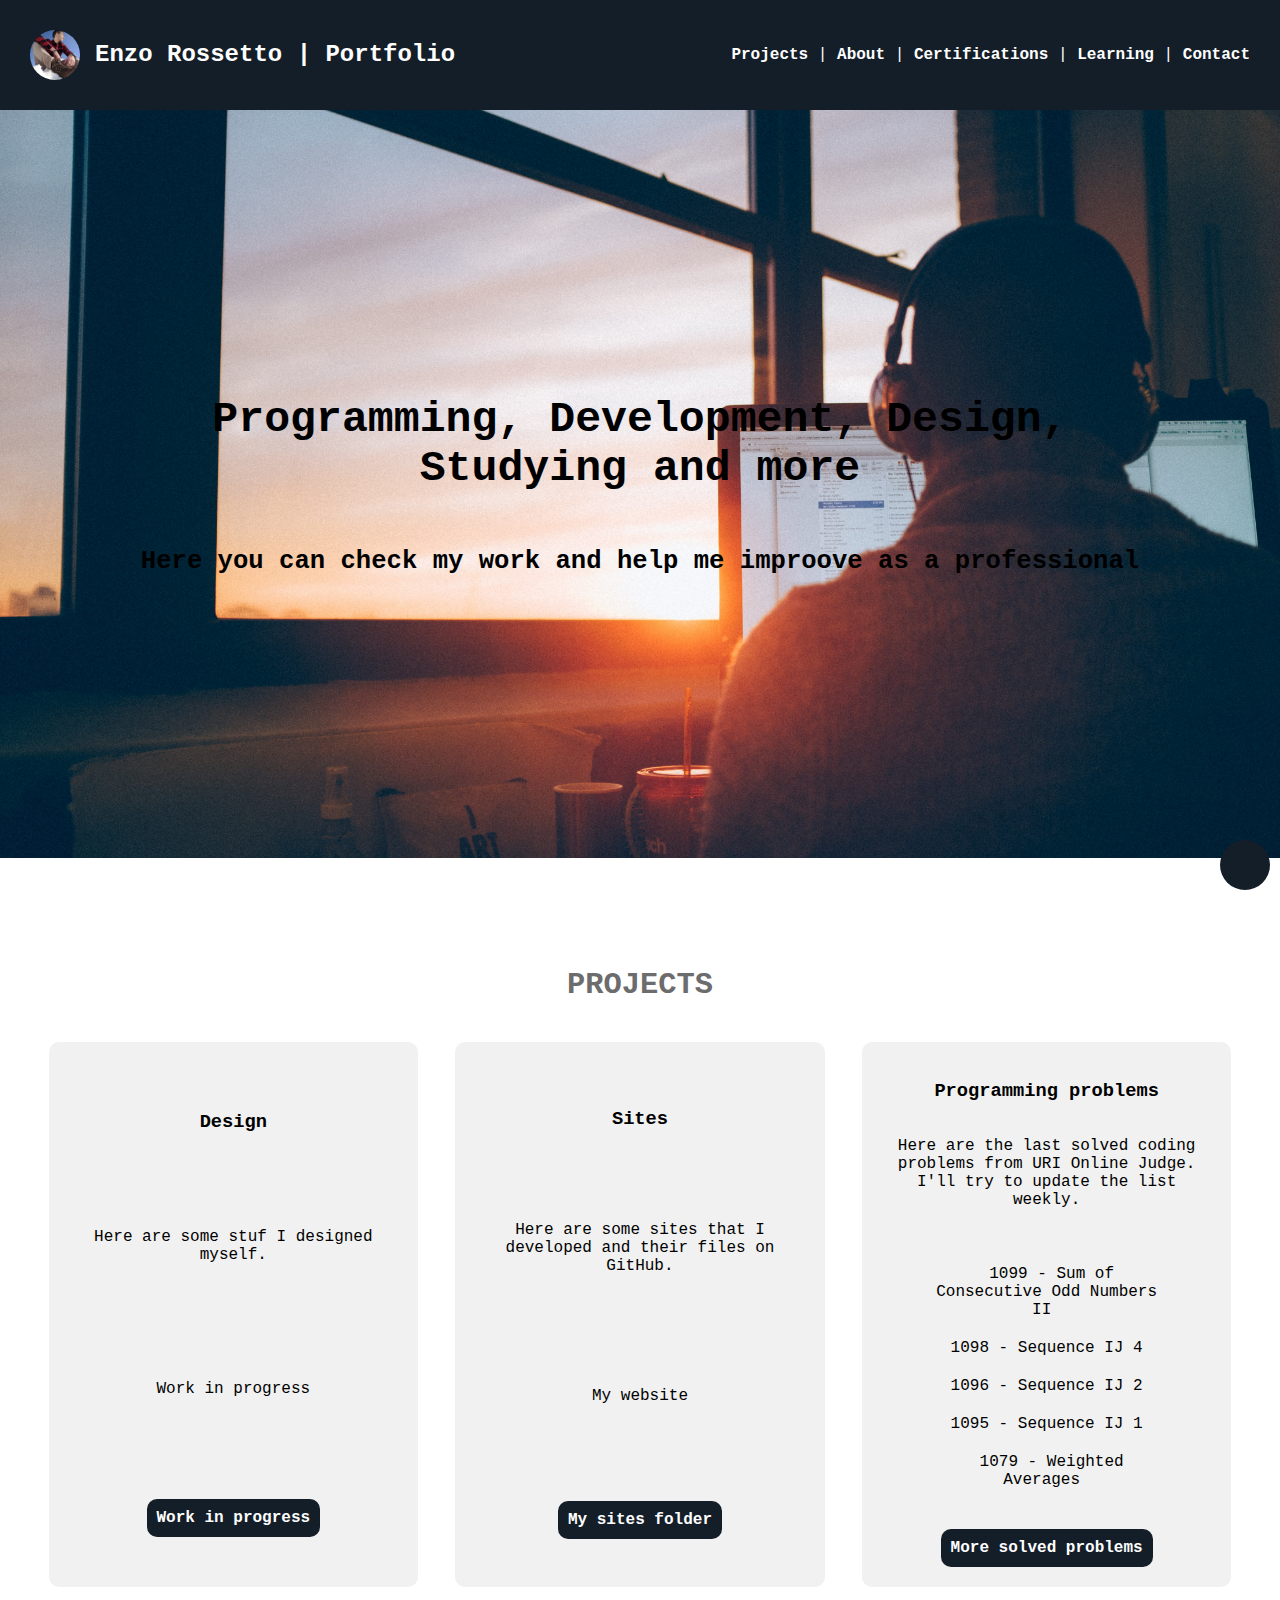
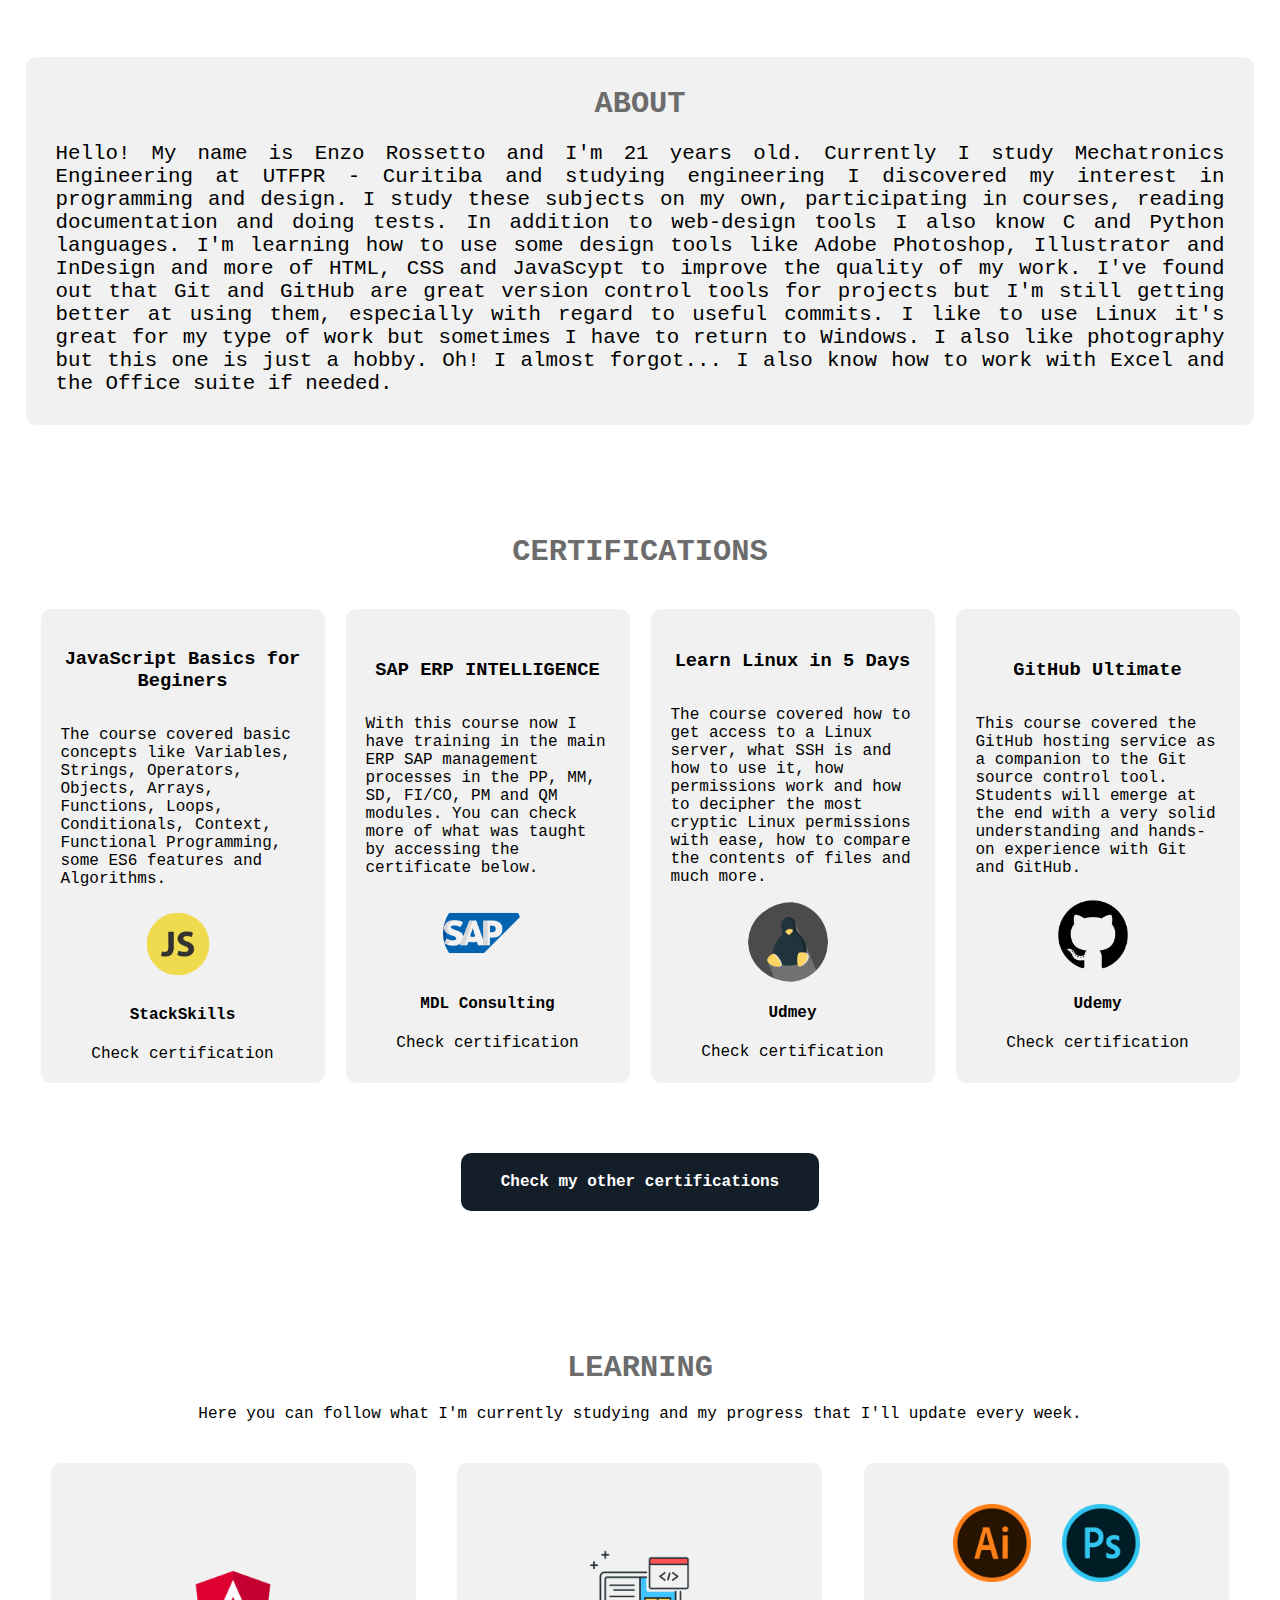
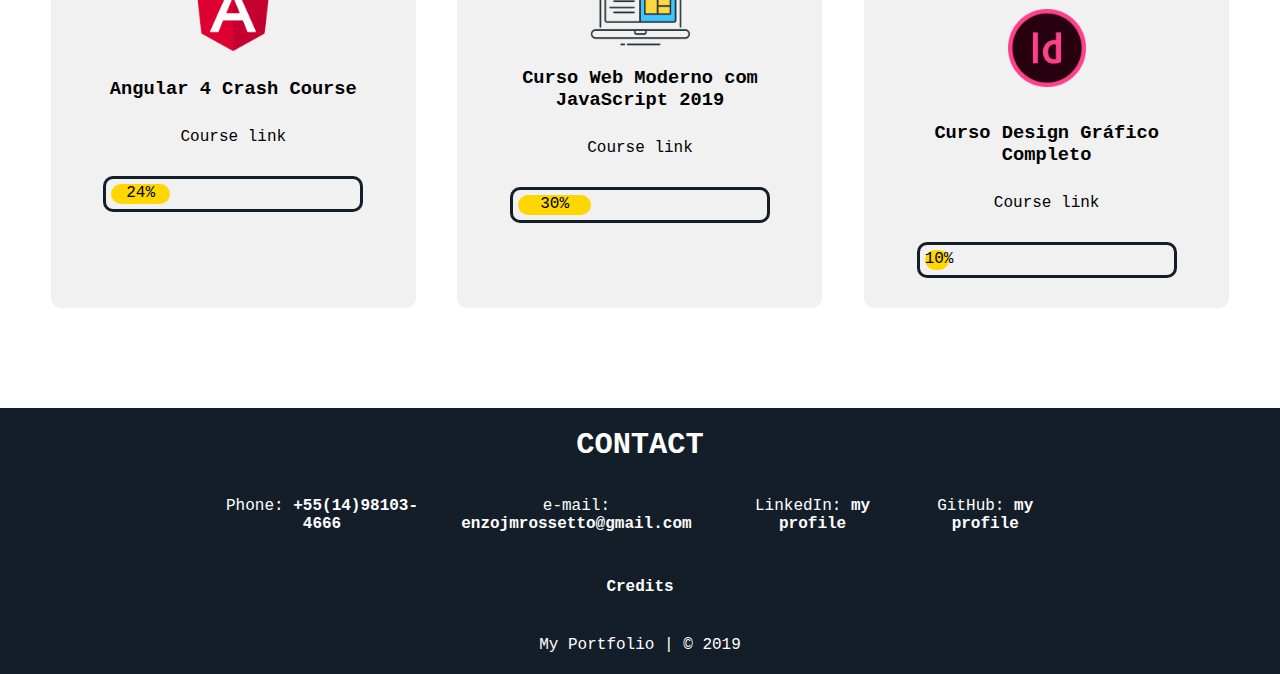
==== my-website/index.html @ 3c754e9a "Created a button that scrolls to top of page and added it's styles" ====
<!DOCTYPE html>
<html lang="en">

<head>
    <meta charset="UTF-8">
    <meta name="viewport" content="width=device-width, initial-scale=1.0">
    <meta http-equiv="X-UA-Compatible" content="ie=edge">

    <title>Enzo Rossetto | Portfolio</title>

    <link rel="stylesheet" type="text/css" href="css/styles.css">
    <link rel="stylesheet" href="https://use.fontawesome.com/releases/v5.7.2/css/all.css" integrity="sha384-fnmOCqbTlWIlj8LyTjo7mOUStjsKC4pOpQbqyi7RrhN7udi9RwhKkMHpvLbHG9Sr"
        crossorigin="anonymous">

    <script src="javascript/script.js"></script>

    <link rel="apple-touch-icon" sizes="180x180" href="favicon/apple-touch-icon.png">
    <link rel="icon" type="image/png" sizes="32x32" href="favicon/favicon-32x32.png">
    <link rel="icon" type="image/png" sizes="16x16" href="favicon/favicon-16x16.png">
    <link rel="manifest" href="favicon/site.webmanifest">
</head>

<body>
    <header>
        <h2><img src="images/profile.jpg" alt="Profile pic">Enzo Rossetto | Portfolio</h2>

        <nav>
            <ul class="unlisted">
                <li class="list-item"><a href="#projects" class="link-type-1">Projects</a></li>
                <li class="separator">|</li>
                <li class="list-item"><a href="#about" class="link-type-1">About</a></li>
                <li class="separator">|</li>
                <li class="list-item"><a href="#certifications" class="link-type-1">Certifications</a></li>
                <li class="separator">|</li>
                <li class="list-item"><a href="#learning" class="link-type-1">Learning</a></li>
                <li class="separator">|</li>
                <!-- <li class="list-item"><a href="#support" class="link-type-1">Support</a></li>
                <li class="separator">|</li> -->
                <li class="list-item"><a href="#contact" class="link-type-1">Contact</a></li>
            </ul>
        </nav>

        <button class="collapsible">˅</button>

    </header>

    <main>
        <section id="hero">
            <h1>Programming, Development, Design, Studying and more</h1>
            <p>Here you can check my work and help me improove as a professional</p>
        </section>

        <section id="projects">
            <h2 class="section-title">Projects</h2>

            <div class="container">
                <div class="project card">
                    <h3>Design</h3>
                    <p>Here are some stuf I designed myself.</p>
                    <ul class="unlisted">
                        <li class="list-item"><a href="#projects" class="link-type-2">Work in progress</a></li>
                    </ul>
                    <div class="link-background"><a href="#projects" class="link-type-1">Work in progress</a></div>
                </div>

                <div class="project card">
                    <h3>Sites</h3>
                    <p>Here are some sites that I developed and their files on GitHub.</p>
                    <ul class="unlisted">
                        <li class="list-item"><a href="https://github.com/enzorossetto/websites/tree/master/my-website"
                                target="_blank" class="link-type-2">My website</a></li>
                    </ul>
                    <div class="link-background"><a href="https://github.com/enzorossetto/websites" target="_blank"
                            class="link-type-1">My sites folder</a></div>
                </div>

                <div class="project card">
                    <h3>Programming problems</h3>
                    <p>
                        Here are the last solved coding problems from URI Online Judge. I'll try to update the list
                        weekly.
                    </p>
                    <ul class="unlisted">
                        <li class="list-item"><a href="https://www.urionlinejudge.com.br/judge/en/problems/view/1099"
                                class="link-type-2">1099 - Sum of Consecutive Odd Numbers II</a></li>
                        <li class="list-item"><a href="https://www.urionlinejudge.com.br/judge/en/problems/view/1098"
                                class="link-type-2">1098 - Sequence IJ 4</a></li>
                        <li class="list-item"><a href="https://www.urionlinejudge.com.br/judge/en/problems/view/1096"
                                class="link-type-2">1096 - Sequence IJ 2</a></li>
                        <li class="list-item"><a href="https://www.urionlinejudge.com.br/judge/en/problems/view/1095"
                                class="link-type-2">1095 - Sequence IJ 1</a></li>
                        <li class="list-item"><a href="https://www.urionlinejudge.com.br/judge/en/problems/view/1079"
                                class="link-type-2">1079 - Weighted Averages</a></li>
                    </ul>
                    <div class="link-background">
                        <a href="https://www.urionlinejudge.com.br/judge/en/profile/158945?sort=Ranks.updatetime&direction=desc"
                            target="_blank" class="link-type-1">More solved problems</a>
                    </div>
                </div>
            </div>
        </section>

        <section id="about">
            <h2 class="section-title">About</h2>
            <p>
                Hello! My name is Enzo Rossetto and I'm 21 years old. Currently I study Mechatronics
                Engineering at UTFPR - Curitiba and studying engineering I discovered my interest in
                programming and design. I study these subjects on my own, participating in courses,
                reading documentation and doing tests. In addition to web-design tools I also know C
                and Python languages. I'm learning how to use some design tools like Adobe Photoshop,
                Illustrator and InDesign and more of HTML, CSS and JavaScypt to improve the quality
                of my work. I've found out that Git and GitHub are great version control tools for
                projects but I'm still getting better at using them, especially with regard to useful
                commits. I like to use Linux it's great for my type of work but sometimes I have to
                return to Windows. I also like photography but this one is just a hobby. Oh! I almost
                forgot... I also know how to work with Excel and the Office suite if needed.
            </p>
        </section>

        <section id="certifications">
            <h2 class="section-title">Certifications</h2>

            <div class="container">
                <div class="certification card">
                    <h3 class="certification-title">JavaScript Basics for Beginers</h3>
                    <p class="certification-description">
                        The course covered basic concepts like Variables, Strings, Operators, Objects, Arrays,
                        Functions, Loops, Conditionals, Context, Functional Programming, some ES6 features and
                        Algorithms.
                    </p>
                    <img src="images/javascript.png" alt="JavaScript" class="icon">
                    <div>
                        <h4 class="certification-provider">StackSkills</h4>
                        <a href="https://drive.google.com/file/d/14gJ3RIyErhxOfF4eLvkiC_gjeU3wiGF5/view?usp=sharing"
                            class="link-type-1" target="_blank">Check certification</a>
                    </div>
                </div>

                <div class="certification card">
                    <h3 class="certification-title">SAP ERP INTELLIGENCE</h3>
                    <p class="certification-description">
                        With this course now I have training in the main ERP SAP management processes in the
                        PP, MM, SD, FI/CO, PM and QM modules. You can check more of what was taught by
                        accessing the certificate below.
                    </p>
                    <img src="images/sap.png" alt="SAP" class="icon">
                    <div>
                        <h4 class="certification-provider">MDL Consulting</h4>
                        <a href="https://drive.google.com/file/d/1qDqlto2UvUg8obk0Dv5ZfYE3o1Na1QFg/view?usp=sharing"
                            class="link-type-1" target="_blank">Check certification</a>
                    </div>
                </div>

                <div class="certification card">
                    <h3 class="certification-title">Learn Linux in 5 Days</h3>
                    <p class="certification-description">
                        The course covered how to get access to a Linux server, what SSH is and how to use it,
                        how permissions work and how to decipher the most cryptic Linux permissions with ease,
                        how to compare the contents of files and much more.
                    </p>
                    <img src="images/linux.png" alt="Linux" class="icon">
                    <div>
                        <h4 class="certification-provider">Udmey</h4>
                        <a href="https://drive.google.com/file/d/1BmRF375NJ_0gKINBTHp49JG4Pwdg3hnp/view?usp=sharing"
                            class="link-type-1" target="_blank">Check certification</a>
                    </div>
                </div>

                <div class="certification card">
                    <h3 class="certification-title">GitHub Ultimate</h3>
                    <p class="certification-description">
                        This course covered the GitHub hosting service as a companion to the Git source
                        control tool. Students will emerge at the end with a very solid understanding and
                        hands-on experience with Git and GitHub.
                    </p>
                    <img src="images/github.png" alt="GitHub" class="icon">
                    <div>
                        <h4 class="certification-provider">Udemy</h4>
                        <a href="https://drive.google.com/file/d/1x6GSoPmA8KkcZRUNZ7S3_Z8ngUoFYZ9m/view?usp=sharing"
                            class="link-type-1" target="_blank">Check certification</a>
                    </div>
                </div>
            </div>

            <div class="link-background"><a href="certifications.html" class="link-type-1">Check my other
                    certifications</a></div>
        </section>

        <section id="learning">
            <h2 class="section-title">Learning</h2>

            <p>
                Here you can follow what I'm currently studying and my progress that I'll update every
                week.
            </p>

            <div class="container">
                <div class="studying card">
                    <img src="images/angular.png" alt="Angular">
                    <h3>Angular 4 Crash Course</h3>
                    <a href="https://stackskills.com/p/angular-4-crash-course" class="link-type-2" target="_blank">
                        Course link</a>
                    <div class="progress">
                        <div class="progress-percentage" style="width: 24%">24%</div>
                    </div>
                </div>

                <!-- <div class="studying card">
                    <img src="images/coding.png" alt="Coding">
                    <h3>Curso Desenvolvimento Web</h3>
                    <a href="http://programadorbr.com/p/dev-frontend?ref=W8703696Y" class="link-type-2" target="_blank">
                        Course link</a>
                    <div class="progress">
                        <div class="progress-percentage" style="width: 79%">79%</div>
                    </div>
                </div> -->

                <div class="studying card">
                    <img src="images/web-dev.png" alt="Web Development">
                    <h3>Curso Web Moderno com JavaScript 2019</h3>
                    <a href="https://www.udemy.com/curso-web/" class="link-type-2" target="_blank">Course link</a>
                    <div class="progress">
                        <div class="progress-percentage" style="width: 30%">30%</div>
                    </div>
                </div>

                <div class="studying card">
                    <div>
                        <img src="images/illustrator.png" alt="Illustrator">
                        <img src="images/photoshop.png" alt="Photoshop">
                        <img src="images/indesign.png" alt="InDesign">
                    </div>
                    <h3>Curso Design Gráfico Completo</h3>
                    <a href="https://www.udemy.com/curso-design-grafico-completo/" class="link-type-2" target="_blank">
                        Course link</a>
                    <div class="progress">
                        <div class="progress-percentage" style="width: 10%">10%</div>
                    </div>
                </div>
            </div>
        </section>

        <!-- <section id="support">
            <h2 class="section-title">Support</h2>

            <p>
                You can help me study more and improve my work equipment by supporting me financially. The
                values start at 1$ and from this you get the right to charge me for the studies and I will
                expose how much I have received so that everyone can follow.
            </p>

            <div><a href="#support" class="link-type-1">Future Patreon</a></div>
        </section> -->
    </main>

    <footer>
        <section id="contact">
            <h2 class="section-title">Contact</h2>

            <ul class="unlisted">
                <li class="list-item">Phone: <a href="tel:+5514981034668" class="link-type-1">+55(14)98103-4666</a></li>
                <li class="list-item">e-mail: <a href="mailto:enzojmrossetto@gmail.com" class="link-type-1">enzojmrossetto@gmail.com</a></li>
                <li class="list-item">LinkedIn: <a href="https://www.linkedin.com/in/enzo-rossetto-7237b4129/" target="_blank"
                        class="link-type-1">my profile</a></li>
                <li class="list-item">GitHub: <a href="https://github.com/enzorossetto" target="_blank" class="link-type-1">
                        my profile</a></li>
            </ul>
        </section>

        <div><a href="credits.html" class="link-type-1">Credits</a></div>

        <span>My Portfolio | &copy; 2019</span>
    </footer>

    <a id="goTopButton" href="#"><i class="fas fa-chevron-up"></i></a>
</body>

</html>
---- my-website/css/styles.css ----
html {
    width: 100%;
    height: 100%;
    scroll-behavior: smooth;
}

body {
    width: 100%;
    margin: 0;
    color: #000000;
    font-family: Courier, "Courier New", Helvetica, sans-serif;
    font-size: 16px;
}

/* General styles */
.unlisted {
    margin: 0;
    padding: 0;
    text-align: center;
}

.list-item {
    text-decoration: none;
    list-style: none;
}

.link-type-1 {
    text-decoration: none;
    color: #ffffff;
    font-weight: bold;
}

.link-type-1:hover {
    text-decoration: underline;
    color: #ffd700;
    -webkit-transition: 0.2s ease-in-out;
    transition: 0.2s ease-in-out;
}

.link-type-2 {
    text-decoration: none;
    color: #000000;
    padding: 10px;
}

.link-type-2:hover {
    background-color: rgba(255, 215, 0, 0.6);
    text-decoration: underline;
    padding: 10px;
    border-radius: 10px;
    -webkit-transition: 0.3s ease-in-out;
    transition: 0.3s ease-in-out;
}

.link-background {
    display: inline-block;
    border-radius: 10px;
    background-color: #141e29;
    padding: 10px;
    margin: 0 auto;
}

section {
    margin-top: 80px;
    padding: 30px;
    text-align: center;
}

.section-title {
    font-size: 190%;
    color: #6c6c6c;
    text-transform: uppercase;
    margin-top: 0;
    margin-bottom: 20px;
}

.container {
    display: flex;
    flex-flow: row wrap;
    justify-content: space-around;
    margin: 40px 0;
}

.card {
    background-color: #f1f1f1;
    border-radius: 10px;
    padding: 20px;
    display: flex;
    align-content: center;
}

/*Header styles */
header {
    background-color: #141e29;
    color: #ffffff;
    display: flex;
    justify-content: space-between;
    flex-flow: row nowrap;
    align-items: center;
    padding: 10px 30px;
}

header img {
    width: 50px;
    border-radius: 50%;
    vertical-align: middle;
    margin-right: 15px;
}

nav ul {
    padding: 30px;
}

nav li {
    display: inline-block;
}

.collapsible {
    display: none;
}

/* Hero styles */
#hero {
    margin-top: 0;
    background-image: url("../images/background.jpg");
    background-position: center;
    background-repeat: no-repeat;
    background-size: cover;
    padding: 20% 10%;
    display: flex;
    flex-flow: column wrap;
    justify-content: center;
    align-items: center;
}

#hero h1 {
    font-size: 270%;
}

#hero p {
    font-size: 160%;
    font-weight: bold;
}

/* Projects styles */
.project {
    width: 27%;
    flex-flow: column wrap;
    justify-content: space-around;
}

.project ul {
    margin: 20px;
}

.project li {
    margin: 20px;
}

/* About styles */
#about {
    background-color: #f1f1f1;
    margin: 0 2%;
    border-radius: 10px;
}

#about p {
    font-size: 130%;
    text-align: justify;
    margin-bottom: 0;
}

/* Certifications styles */
.certification {
    width: 20%;
    flex-flow: row wrap;
    justify-content: center;
}

.certification-description {
    text-align: left;
}

.certification a {
    color: #000000;
    font-weight: lighter;
}

.icon {
    padding-right: 10px;
    width: 80px;
    max-height: 80px;
    border-radius: 50%;
    vertical-align: middle;
}

#certifications .link-background {
    margin-top: 30px;
    padding: 20px;
}

#certifications .link-background a {
    padding: 20px;
}

/* Learning styles */
.studying {
    width: 25%;
    flex-flow: column wrap;
    justify-content: center;
    align-items: center;
    padding: 30px;
    margin-bottom: 30px;
}

.studying img {
    width: 100px;
}

.progress {
    width: 80%;
    margin-top: 20px;
    padding: 5px;
    border: 3px solid #141e29;
    border-radius: 10px;
}

.progress-percentage {
    color: #000000;
    background-color: #ffd700;
    height: 20px;
    border-radius: 10px;
}

/* Support styles */

/* #support {
    margin-top: 0;
    margin-bottom: 30px;
}

#support p {
    padding: 30px;
    text-align: center;
}

#support div {
    display: inline-block;
}

#support a {
    color: #052d49;
    border: 5px solid #052d49;
    border-radius: 10px;
    padding: 10px;
    font-size: 110%;
    font-weight: bolder;
}

#support a:hover {
    background: #fa7664;
} */

/* Footer styles */
footer {
    width: 100%;
    color: #ffffff;
    background-color: #141e29;
    text-align: center;
    padding: 20px 0;
}

#contact {
    margin-top: 0;
    padding-top: 0;
}

#contact .section-title {
    color: #ffffff;
}

#contact .unlisted {
    padding: 15px 15%;
    display: flex;
    justify-content: space-around;
    flex-flow: row nowrap;
    align-items: center;
}

footer div {
    margin-bottom: 40px;
}

#goTopButton {
    position: fixed;
    width: 50px;
    height: 50px;
    border-radius: 50px;
    color: #ffd700;
    background-color: #141e29;
    bottom: 10px;
    right: 10px;
    text-decoration: none;
    text-align: center;
    line-height: 50px;
}

/*Mobile and tablets*/
@media screen and (max-width: 768px) {

    /* General styles */
    .link-type-1 {
        text-decoration: underline;
    }

    .link-type-2 {
        text-decoration: underline;
    }

    .link-type-2:hover {
        background-color: rgba(255, 215, 0, 0);
        color: #ffd700;
    }

    .card {
        width: 90%;
        margin-bottom: 20px;
    }

    /* Header styles */
    header {
        flex-flow: column wrap;
    }

    header h2 {
        font-size: 120%;
        text-align: center;
    }

    header img {
        display: block;
        width: 80px;
        margin: 0 auto 20px auto;
    }

    nav {
        max-height: 0;
        overflow: hidden;
        transition: 0.25s ease-out;
    }

    nav .unlisted .list-item {
        display: block;
        margin-bottom: 15px;
    }

    nav .unlisted .separator {
        display: none;
    }

    .collapsible {
        display: block;
        width: 100%;
        height: 30px;
        color: #ffffff;
        background-color: rgba(0, 0, 0, 0);
        font-weight: bolder;
        font-size: 160%;
        border: none;
    }

    /* Hero styles */
    #hero {
        margin-bottom: 0;
    }

    #hero h1 {
        font-size: 170%;
        margin-top: 0;
    }

    #hero p {
        font-size: 100%
    }

    /* About styles */
    #about {
        margin: 0 5%;
    }

    /* Certifications styles */
    #certifications .link-background {
        margin-top: 10px;
        padding: 16px 12px;
    }

    #certifications .link-background a {
        padding: 0;
    }

    /* Learning styles */
    .progress {
        width: 90%;
    }

    /* Support styles */
    #support p {
        text-align: justify;
    }

    /* Footer styles */
    #contact .unlisted {
        display: block;
    }

    #contact .unlisted li {
        margin-bottom: 20px;
    }
}
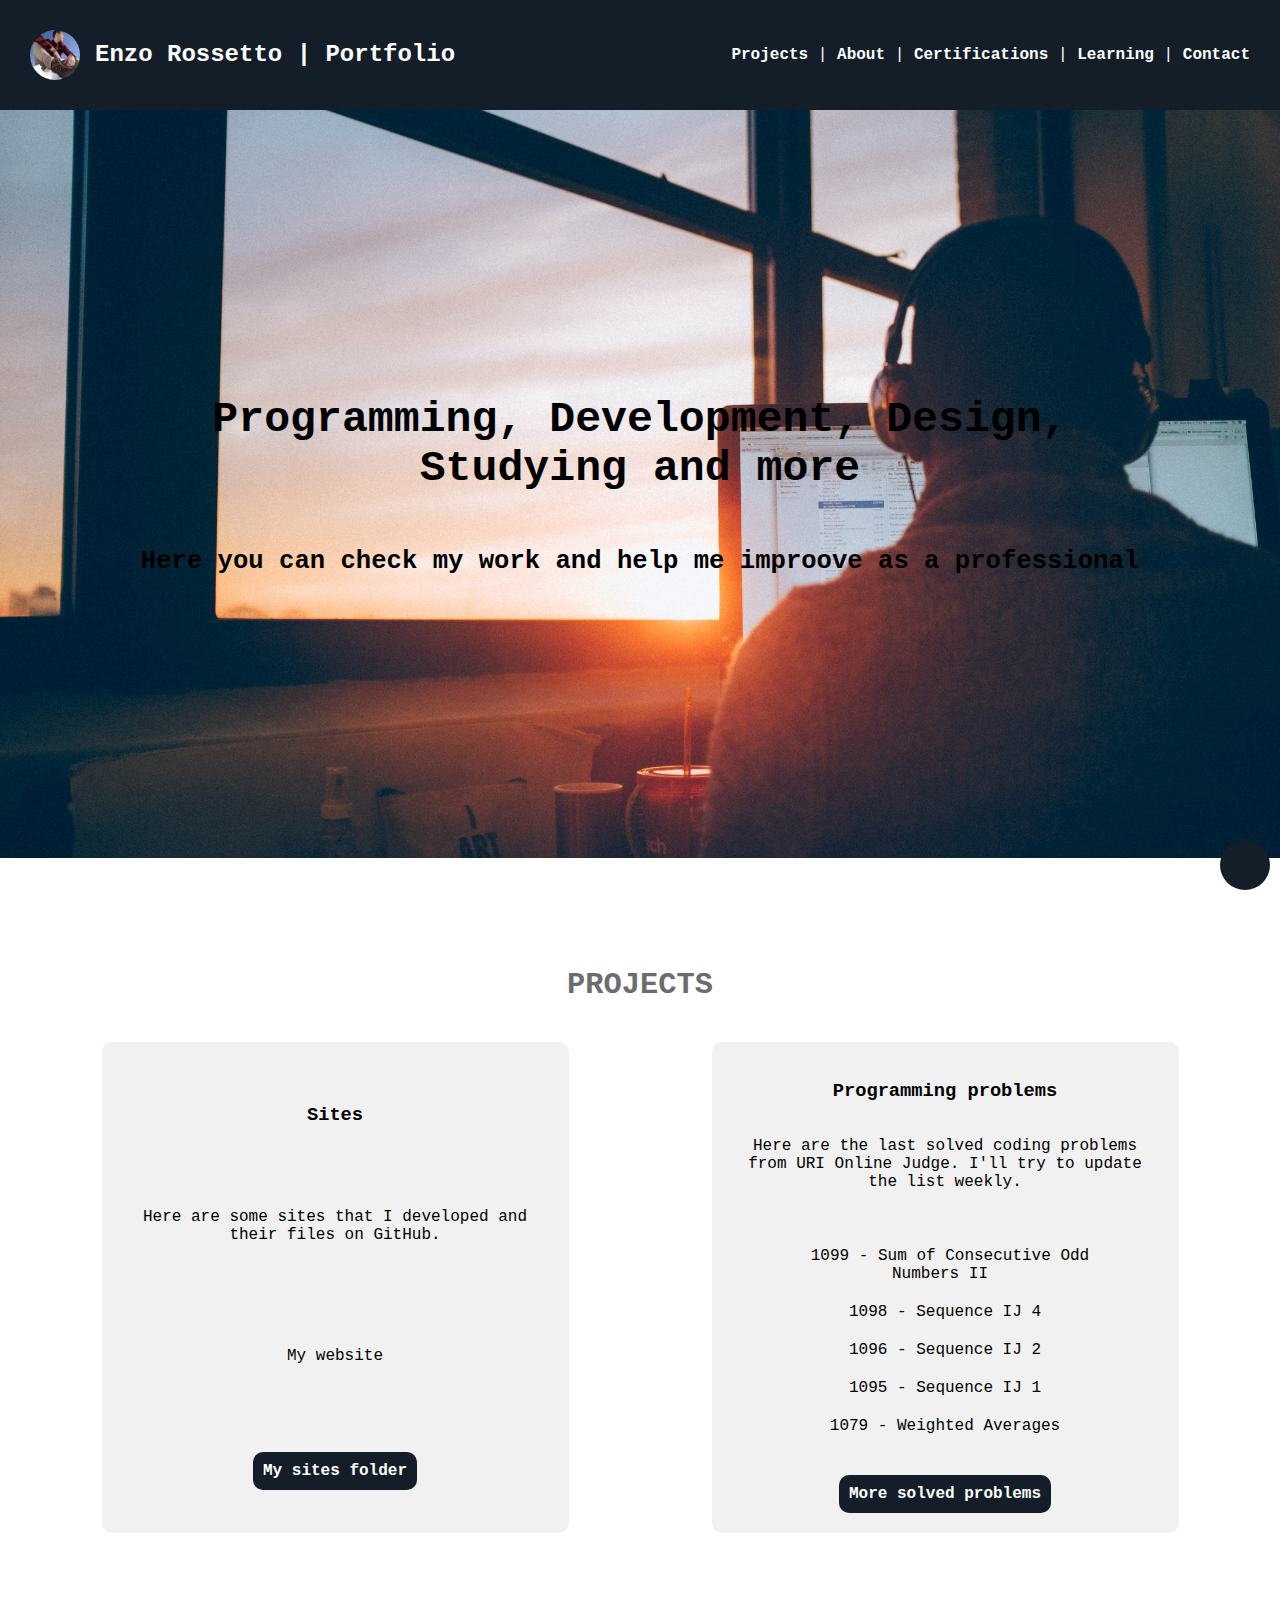
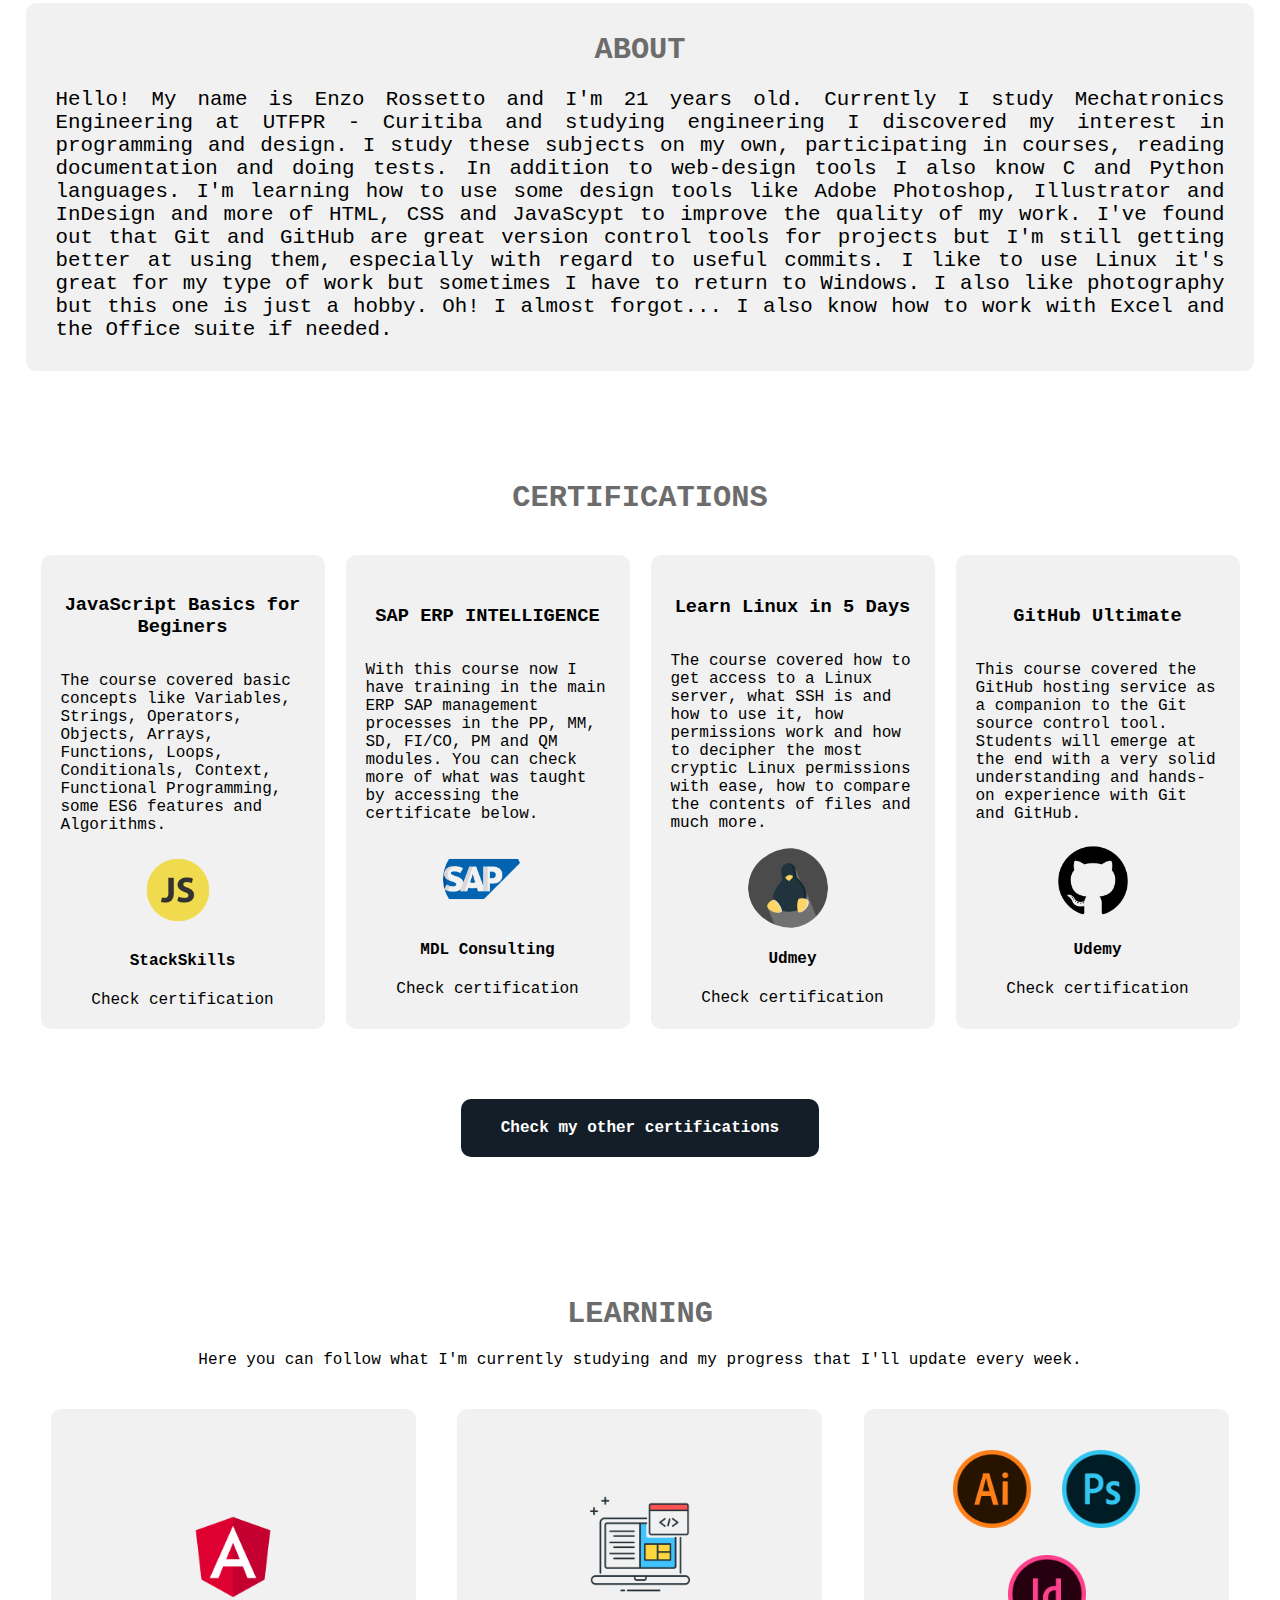
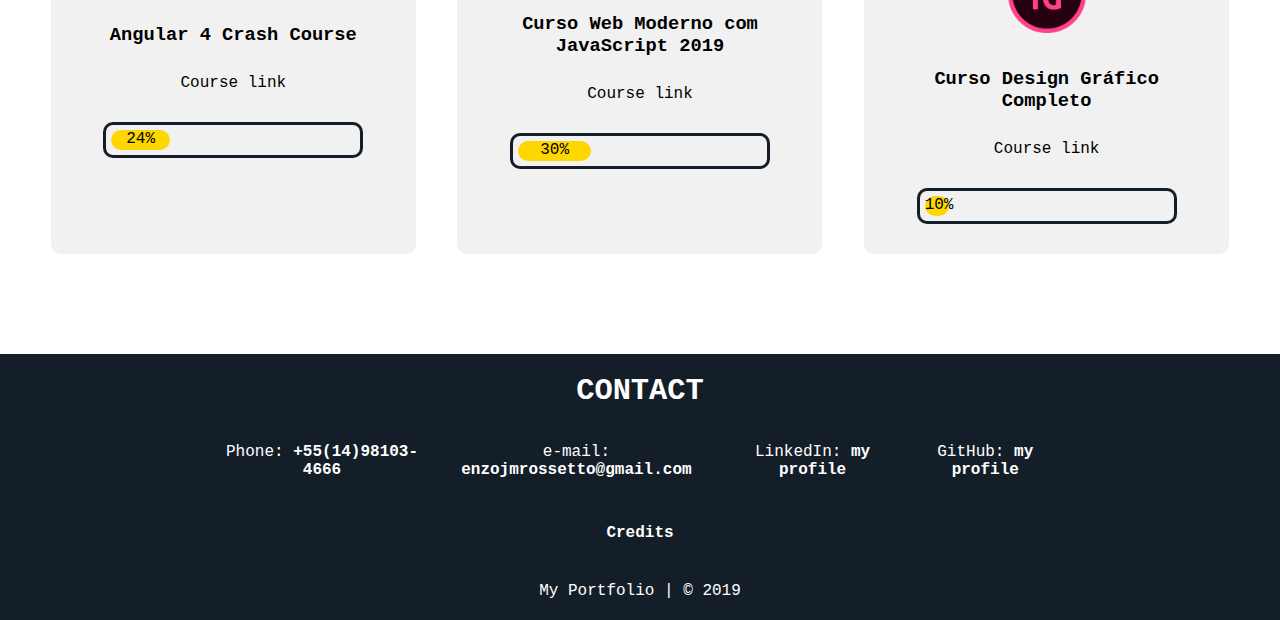
==== commit 14744b16: "Commented the Design card of Projects section, in the future I'll add it back. Changed the width of " ====
--- a/my-website/index.html
+++ b/my-website/index.html
@@ -54,14 +54,14 @@
             <h2 class="section-title">Projects</h2>
 
             <div class="container">
-                <div class="project card">
+                <!-- <div class="project card">
                     <h3>Design</h3>
                     <p>Here are some stuf I designed myself.</p>
                     <ul class="unlisted">
                         <li class="list-item"><a href="#projects" class="link-type-2">Work in progress</a></li>
                     </ul>
                     <div class="link-background"><a href="#projects" class="link-type-1">Work in progress</a></div>
-                </div>
+                </div> -->
 
                 <div class="project card">
                     <h3>Sites</h3>
--- a/my-website/css/styles.css
+++ b/my-website/css/styles.css
@@ -144,7 +144,7 @@
 
 /* Projects styles */
 .project {
-    width: 27%;
+    width: 35%;
     flex-flow: column wrap;
     justify-content: space-around;
 }
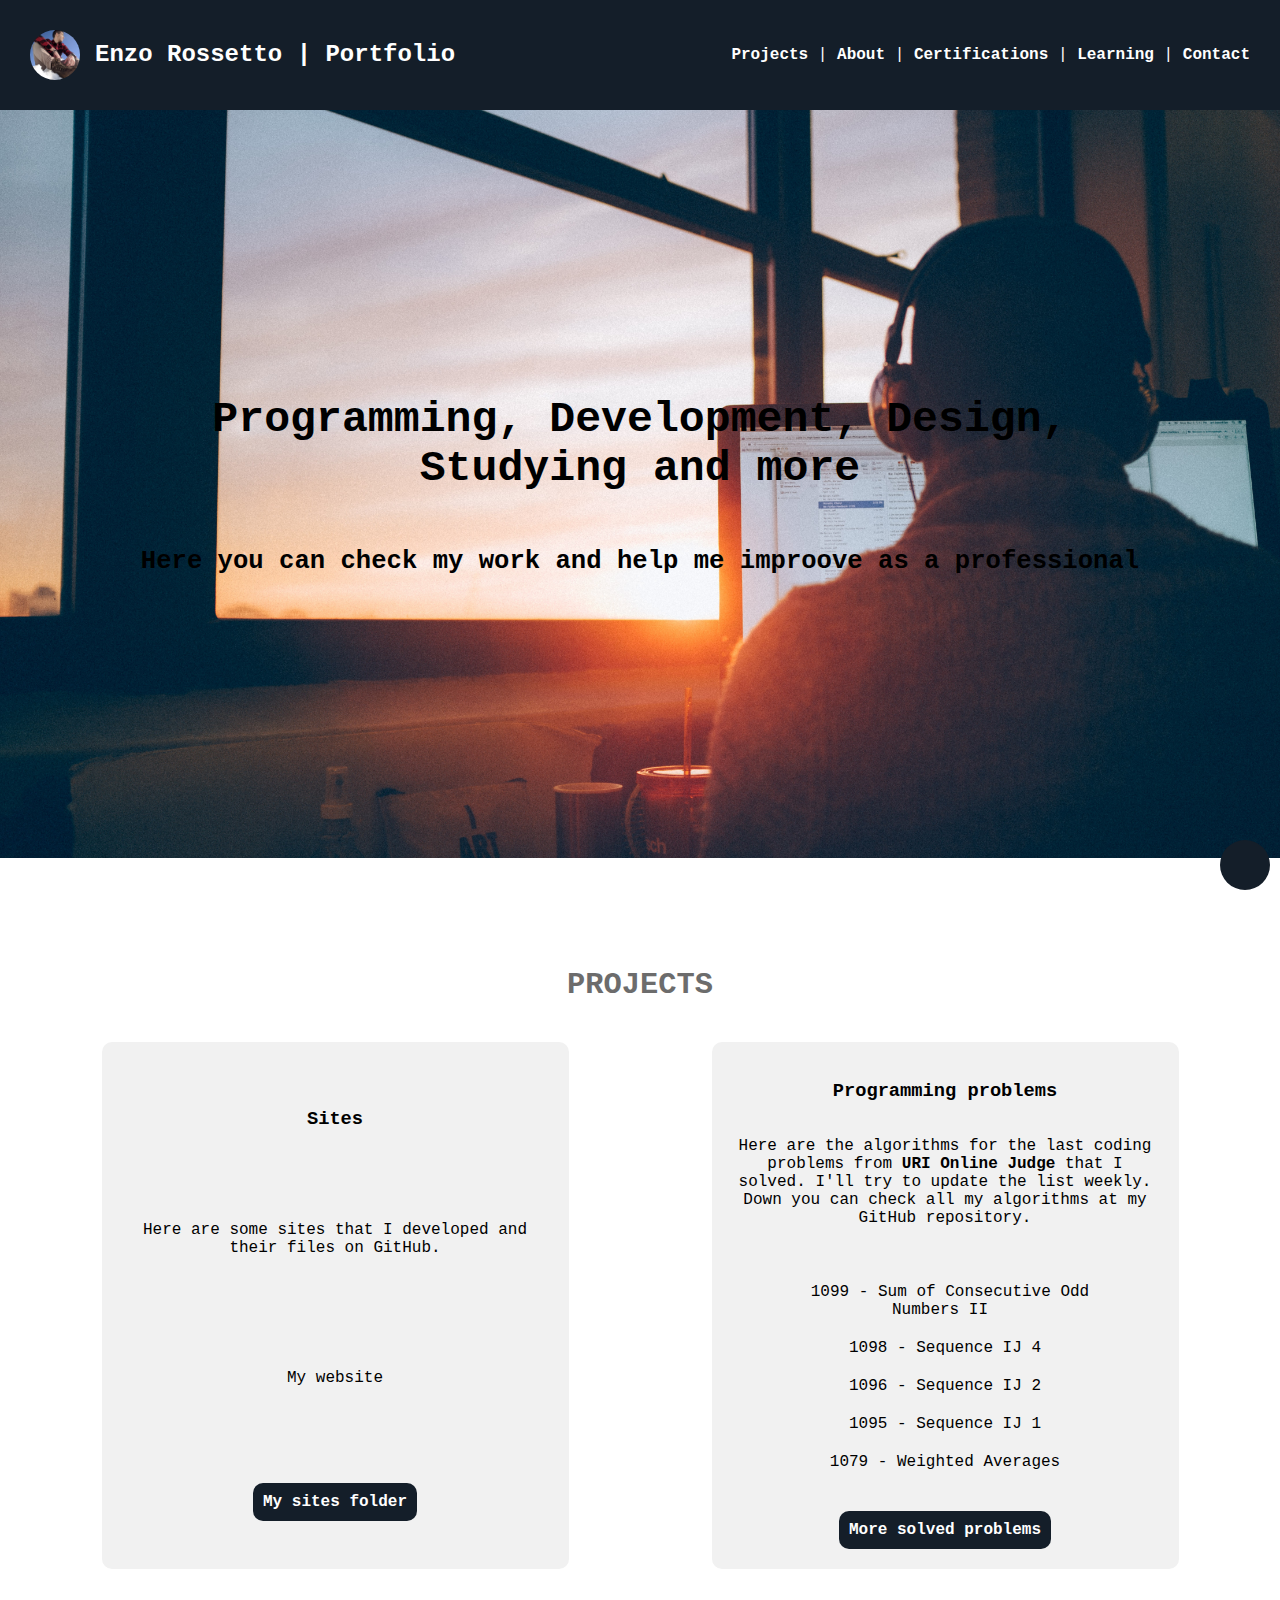
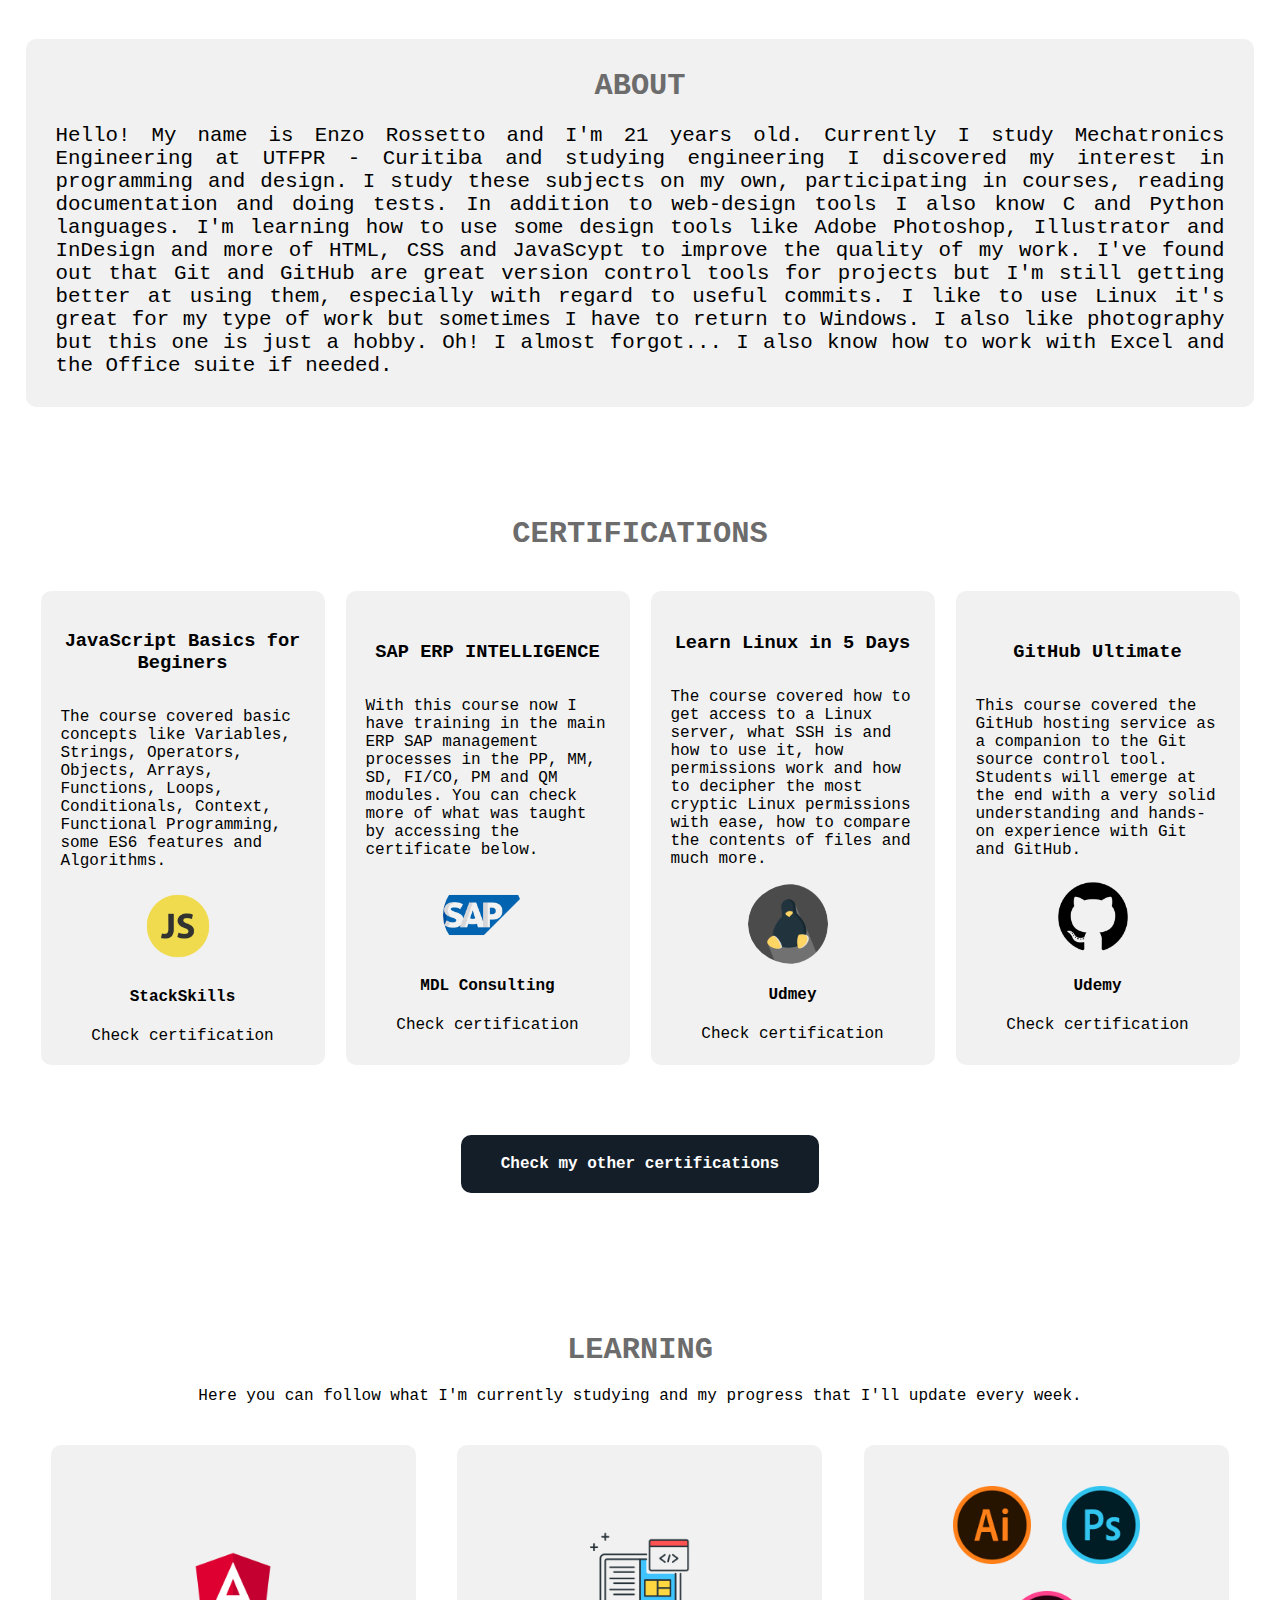
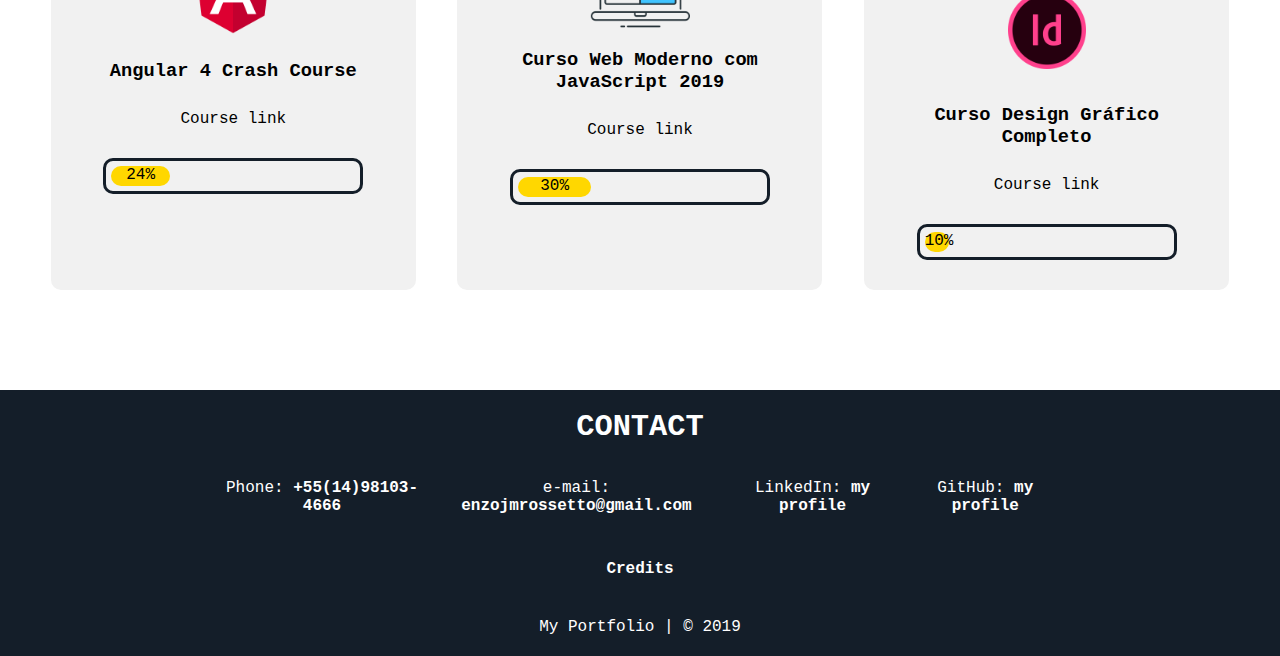
==== commit 28463e66: "Changed the links from 'Programming problems' from Projects section to my GitHub repo so people can " ====
--- a/my-website/index.html
+++ b/my-website/index.html
@@ -5,6 +5,7 @@
     <meta charset="UTF-8">
     <meta name="viewport" content="width=device-width, initial-scale=1.0">
     <meta http-equiv="X-UA-Compatible" content="ie=edge">
+    <meta name="theme-color" content="#141e29">
 
     <title>Enzo Rossetto | Portfolio</title>
 
@@ -77,24 +78,25 @@
                 <div class="project card">
                     <h3>Programming problems</h3>
                     <p>
-                        Here are the last solved coding problems from URI Online Judge. I'll try to update the list
-                        weekly.
+                        Here are the algorithms for the last coding problems from <a href="https://www.urionlinejudge.com.br/judge/en/profile/158945?sort=Ranks.updatetime&direction=desc"
+                            class="link-type-1">URI Online Judge</a> that I solved. I'll try to update the list weekly.
+                        Down you can check all my algorithms at my GitHub repository.
                     </p>
                     <ul class="unlisted">
-                        <li class="list-item"><a href="https://www.urionlinejudge.com.br/judge/en/problems/view/1099"
-                                class="link-type-2">1099 - Sum of Consecutive Odd Numbers II</a></li>
-                        <li class="list-item"><a href="https://www.urionlinejudge.com.br/judge/en/problems/view/1098"
-                                class="link-type-2">1098 - Sequence IJ 4</a></li>
-                        <li class="list-item"><a href="https://www.urionlinejudge.com.br/judge/en/problems/view/1096"
-                                class="link-type-2">1096 - Sequence IJ 2</a></li>
-                        <li class="list-item"><a href="https://www.urionlinejudge.com.br/judge/en/problems/view/1095"
-                                class="link-type-2">1095 - Sequence IJ 1</a></li>
-                        <li class="list-item"><a href="https://www.urionlinejudge.com.br/judge/en/problems/view/1079"
-                                class="link-type-2">1079 - Weighted Averages</a></li>
+                        <li class="list-item"><a href="https://github.com/enzorossetto/codes/blob/master/uri/javascript/1099.js"
+                                class="link-type-2" target="_blank">1099 - Sum of Consecutive Odd Numbers II</a></li>
+                        <li class="list-item"><a href="https://github.com/enzorossetto/codes/blob/master/uri/c/1098.c"
+                                class="link-type-2" target="_blank">1098 - Sequence IJ 4</a></li>
+                        <li class="list-item"><a href="https://github.com/enzorossetto/codes/blob/master/uri/c/1096.c"
+                                class="link-type-2" target="_blank">1096 - Sequence IJ 2</a></li>
+                        <li class="list-item"><a href="https://github.com/enzorossetto/codes/blob/master/uri/c/1095.c"
+                                class="link-type-2" target="_blank">1095 - Sequence IJ 1</a></li>
+                        <li class="list-item"><a href="https://github.com/enzorossetto/codes/blob/master/uri/c/1079.c"
+                                class="link-type-2" target="_blank">1079 - Weighted Averages</a></li>
                     </ul>
                     <div class="link-background">
-                        <a href="https://www.urionlinejudge.com.br/judge/en/profile/158945?sort=Ranks.updatetime&direction=desc"
-                            target="_blank" class="link-type-1">More solved problems</a>
+                        <a href="https://github.com/enzorossetto/codes/tree/master/uri" target="_blank" class="link-type-1">More
+                            solved problems</a>
                     </div>
                 </div>
             </div>
--- a/my-website/css/styles.css
+++ b/my-website/css/styles.css
@@ -149,6 +149,14 @@
     justify-content: space-around;
 }
 
+.project p .link-type-1 {
+    color: #000000;
+}
+
+.project p .link-type-1:hover {
+    color: #ffd700;
+}
+
 .project ul {
     margin: 20px;
 }
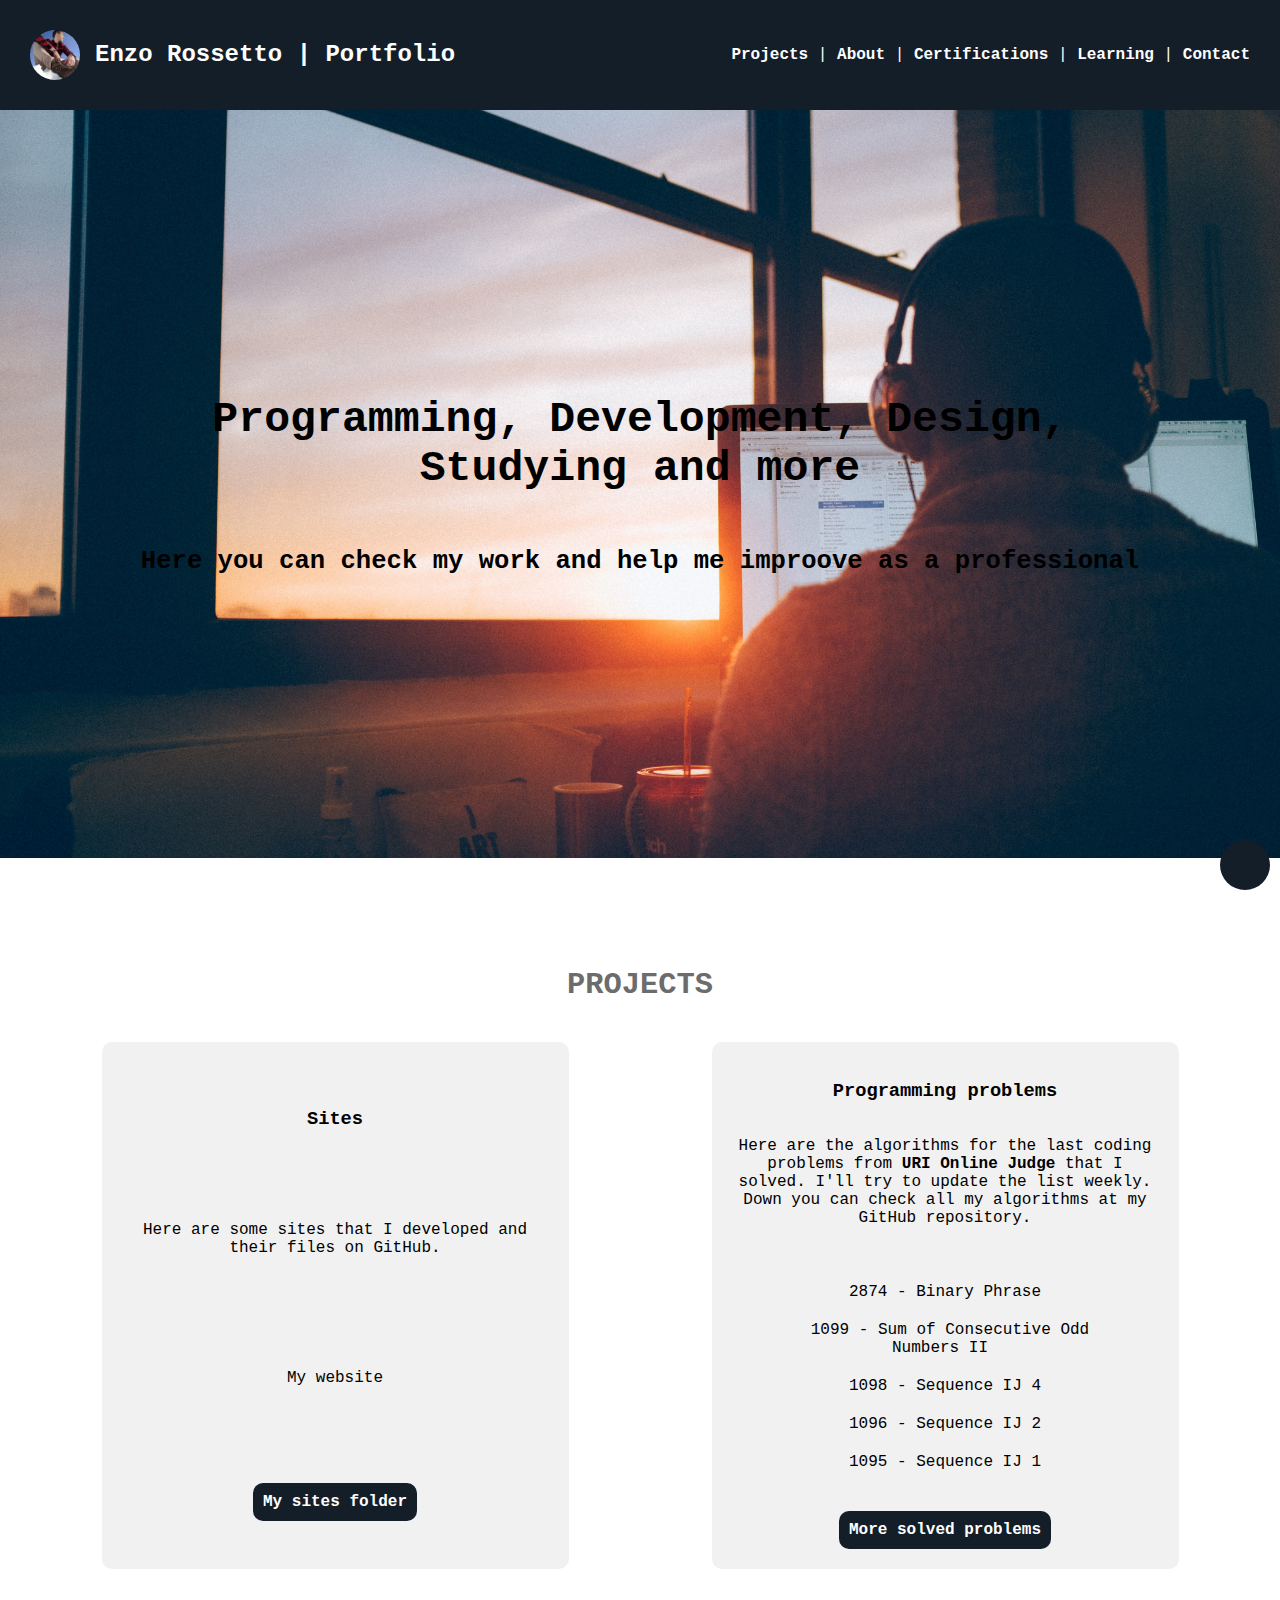
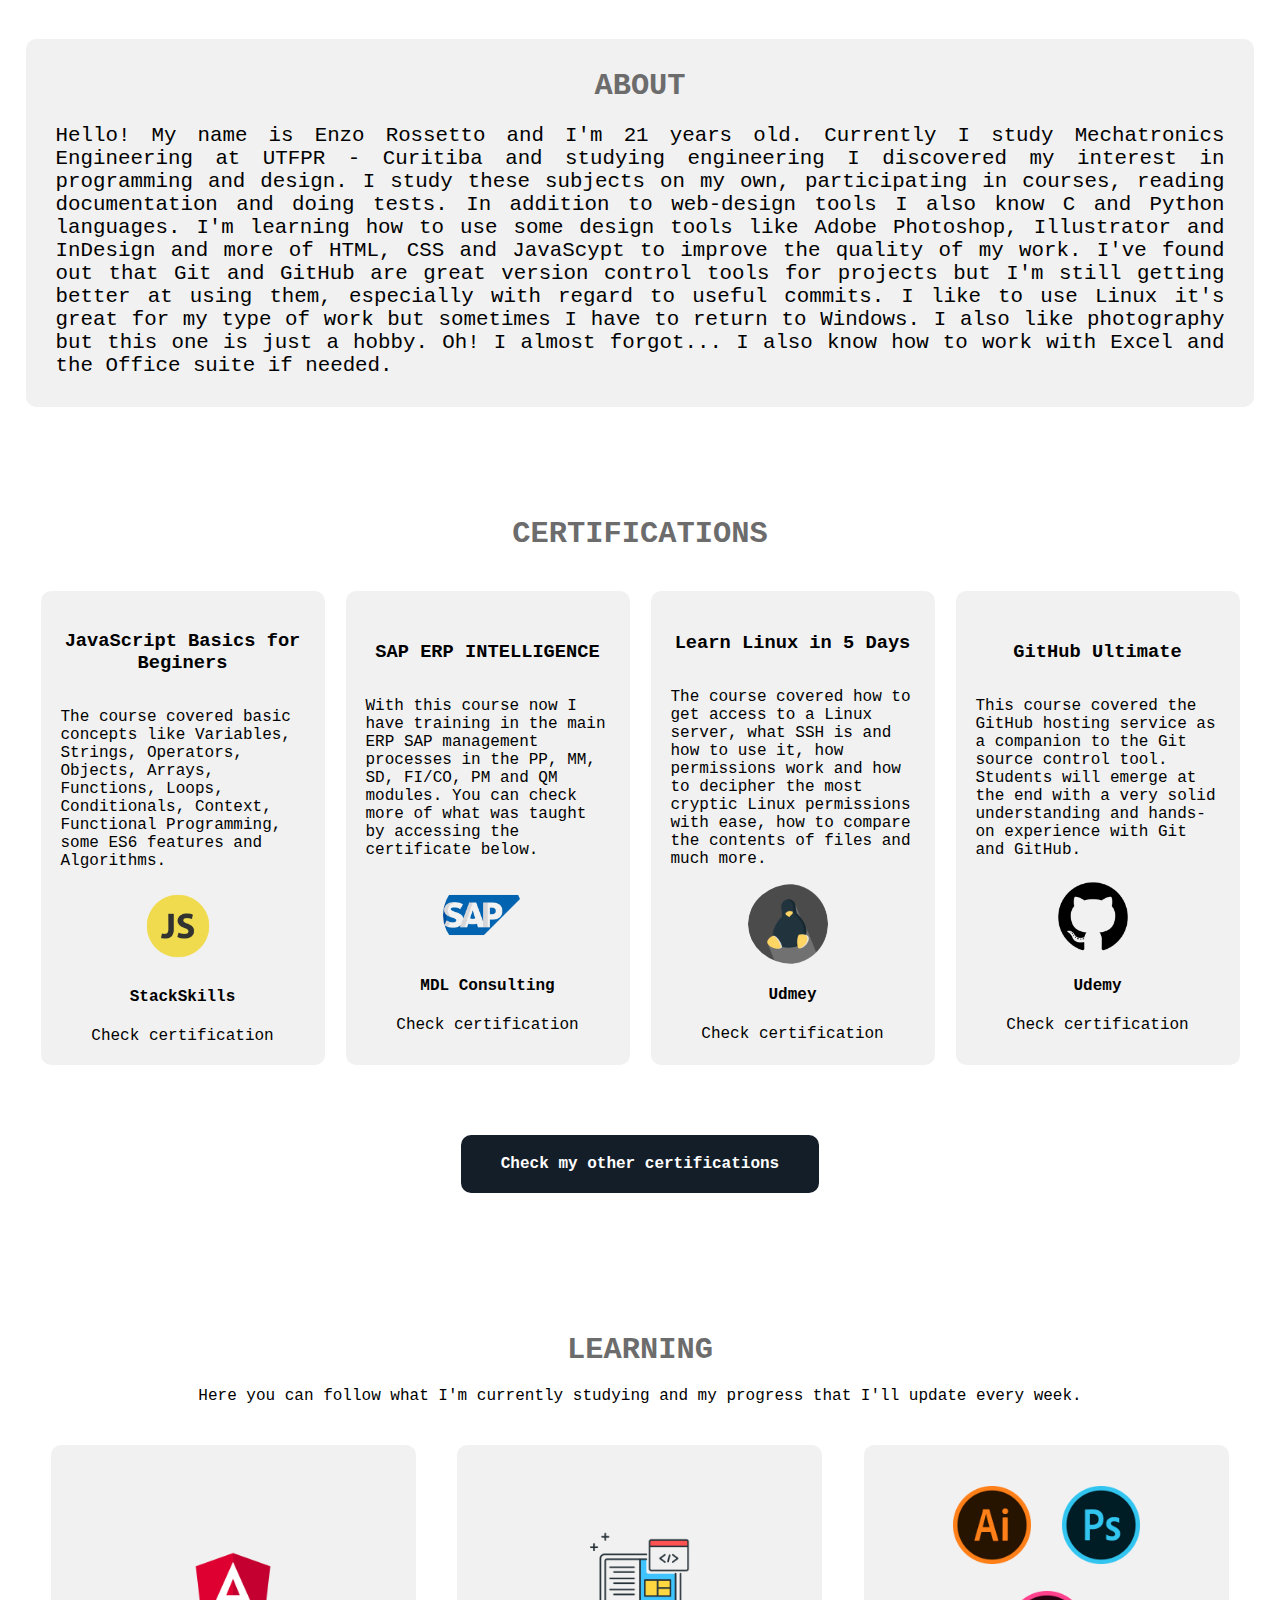
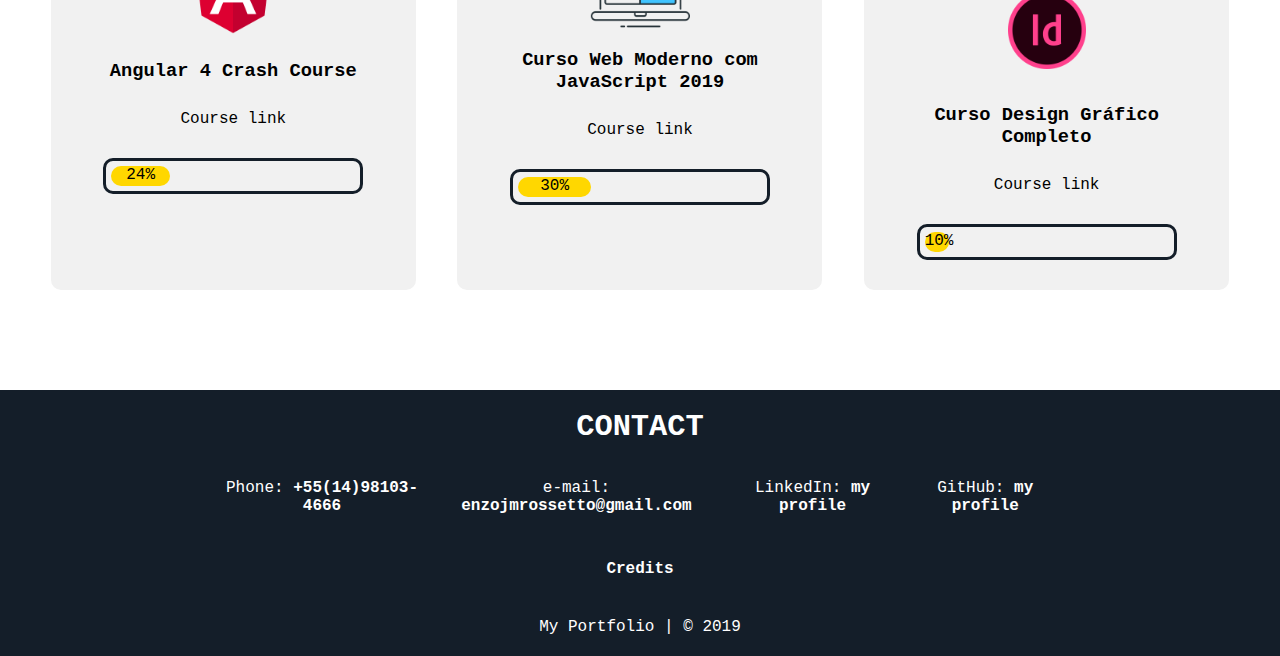
==== commit 6214c9aa: "Added new problem solved from URI." ====
--- a/my-website/index.html
+++ b/my-website/index.html
@@ -41,7 +41,7 @@
             </ul>
         </nav>
 
-        <button class="collapsible">˅</button>
+        <div class="collapsible"><i class="fas fa-angle-down"></i></div>
 
     </header>
 
@@ -83,6 +83,9 @@
                         Down you can check all my algorithms at my GitHub repository.
                     </p>
                     <ul class="unlisted">
+                        <!-- <li class="list-item"><a href="https://github.com/enzorossetto/codes/blob/master/uri/" class="link-type-2" target="_blank"></a></li> -->
+                        <li class="list-item"><a href="https://github.com/enzorossetto/codes/blob/master/uri/c/2874.c"
+                                class="link-type-2" target="_blank">2874 - Binary Phrase</a></li>
                         <li class="list-item"><a href="https://github.com/enzorossetto/codes/blob/master/uri/javascript/1099.js"
                                 class="link-type-2" target="_blank">1099 - Sum of Consecutive Odd Numbers II</a></li>
                         <li class="list-item"><a href="https://github.com/enzorossetto/codes/blob/master/uri/c/1098.c"
@@ -91,8 +94,6 @@
                                 class="link-type-2" target="_blank">1096 - Sequence IJ 2</a></li>
                         <li class="list-item"><a href="https://github.com/enzorossetto/codes/blob/master/uri/c/1095.c"
                                 class="link-type-2" target="_blank">1095 - Sequence IJ 1</a></li>
-                        <li class="list-item"><a href="https://github.com/enzorossetto/codes/blob/master/uri/c/1079.c"
-                                class="link-type-2" target="_blank">1079 - Weighted Averages</a></li>
                     </ul>
                     <div class="link-background">
                         <a href="https://github.com/enzorossetto/codes/tree/master/uri" target="_blank" class="link-type-1">More
@@ -274,7 +275,7 @@
         <span>My Portfolio | &copy; 2019</span>
     </footer>
 
-    <a id="goTopButton" href="#"><i class="fas fa-chevron-up"></i></a>
+    <a id="go-top" href="#"><i class="fas fa-chevron-up"></i></a>
 </body>
 
 </html>--- a/my-website/css/styles.css
+++ b/my-website/css/styles.css
@@ -299,7 +299,7 @@
     margin-bottom: 40px;
 }
 
-#goTopButton {
+#go-top {
     position: fixed;
     width: 50px;
     height: 50px;
@@ -368,8 +368,10 @@
 
     .collapsible {
         display: block;
+        text-align: center;
         width: 100%;
         height: 30px;
+        line-height: 30px;
         color: #ffffff;
         background-color: rgba(0, 0, 0, 0);
         font-weight: bolder;
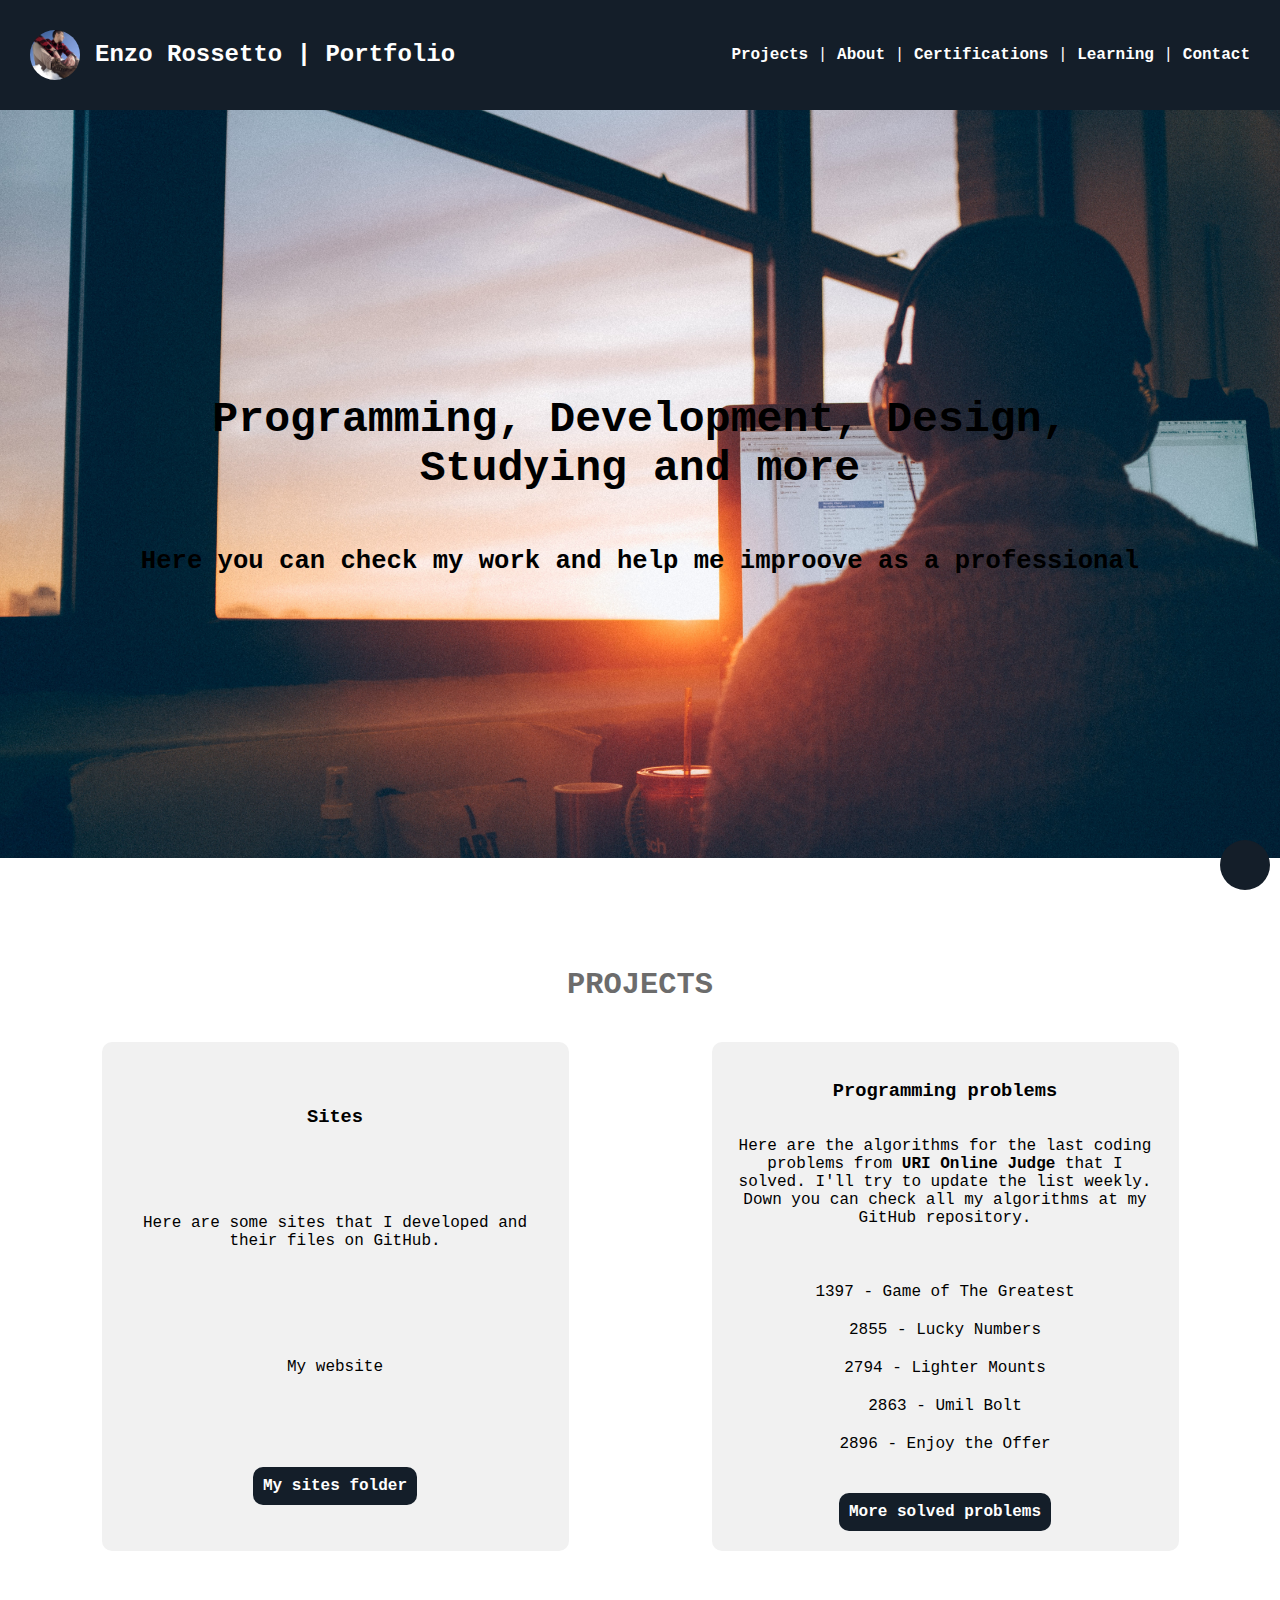
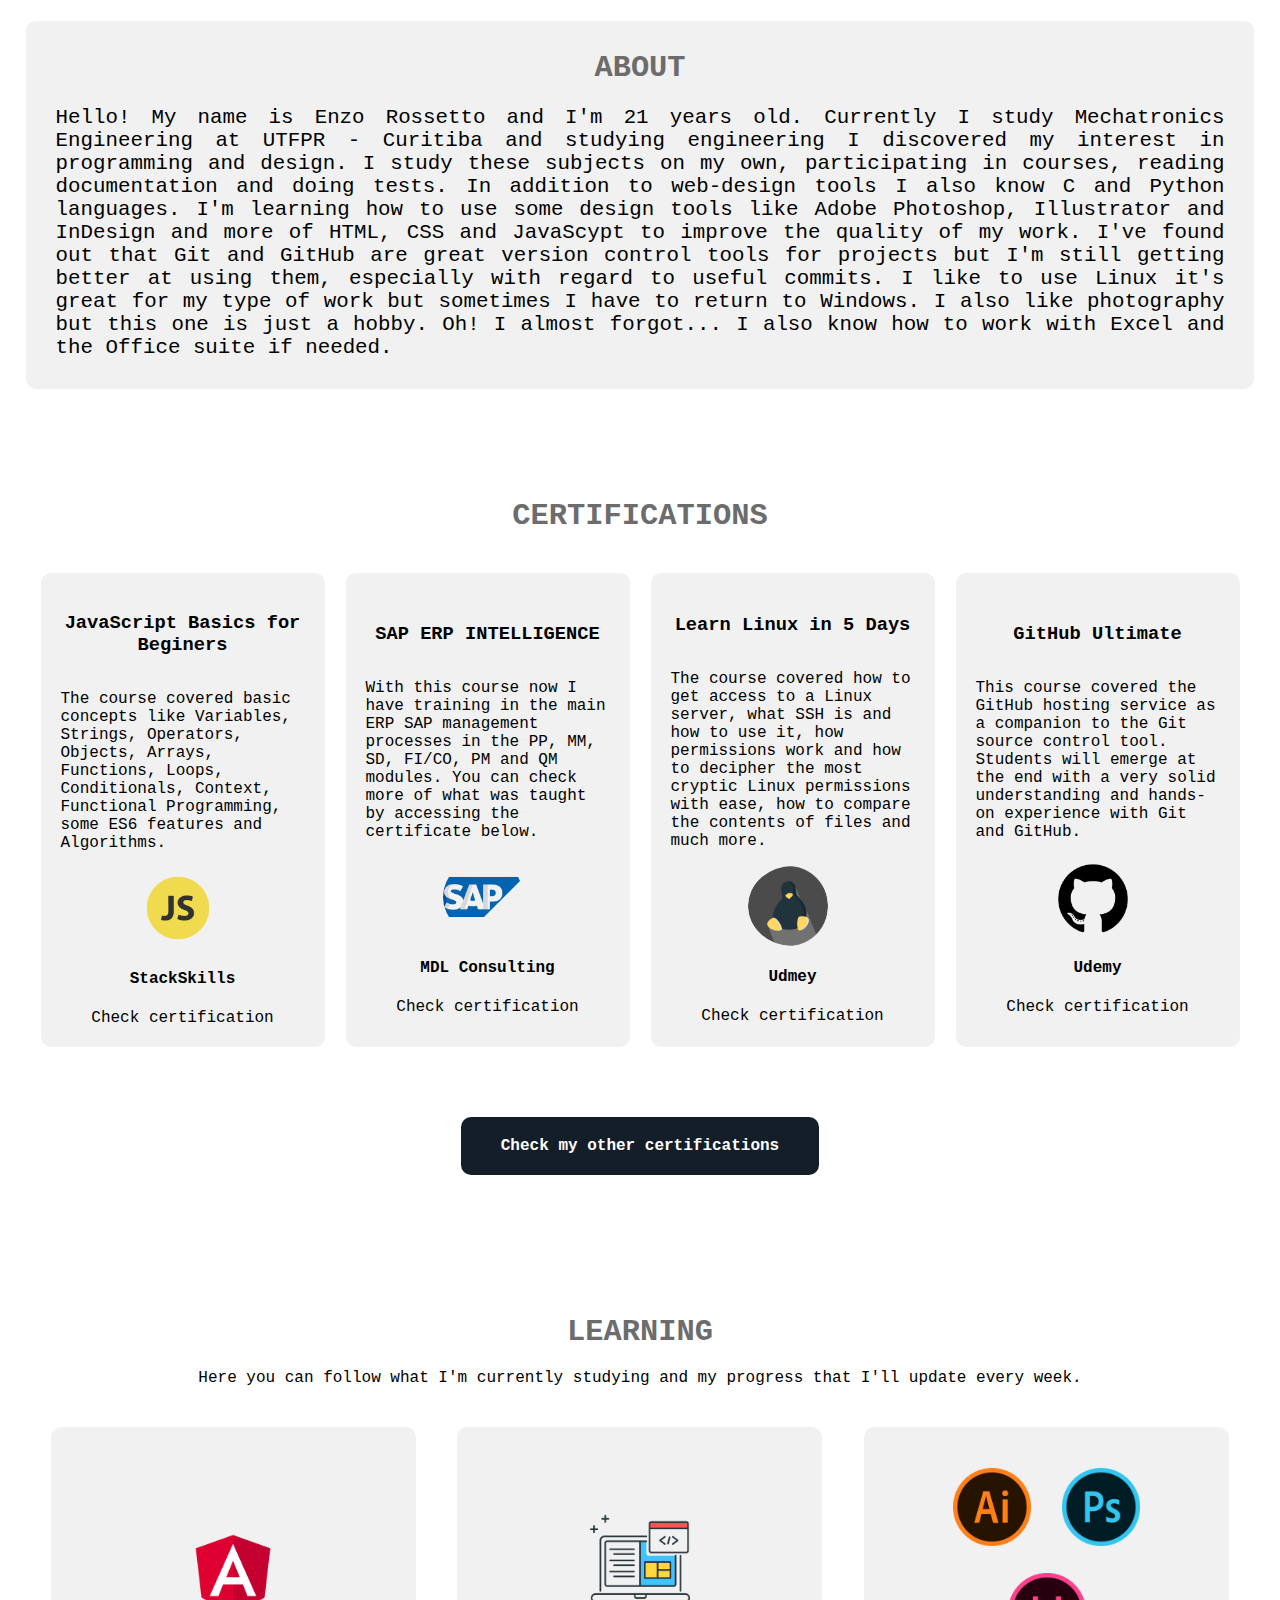
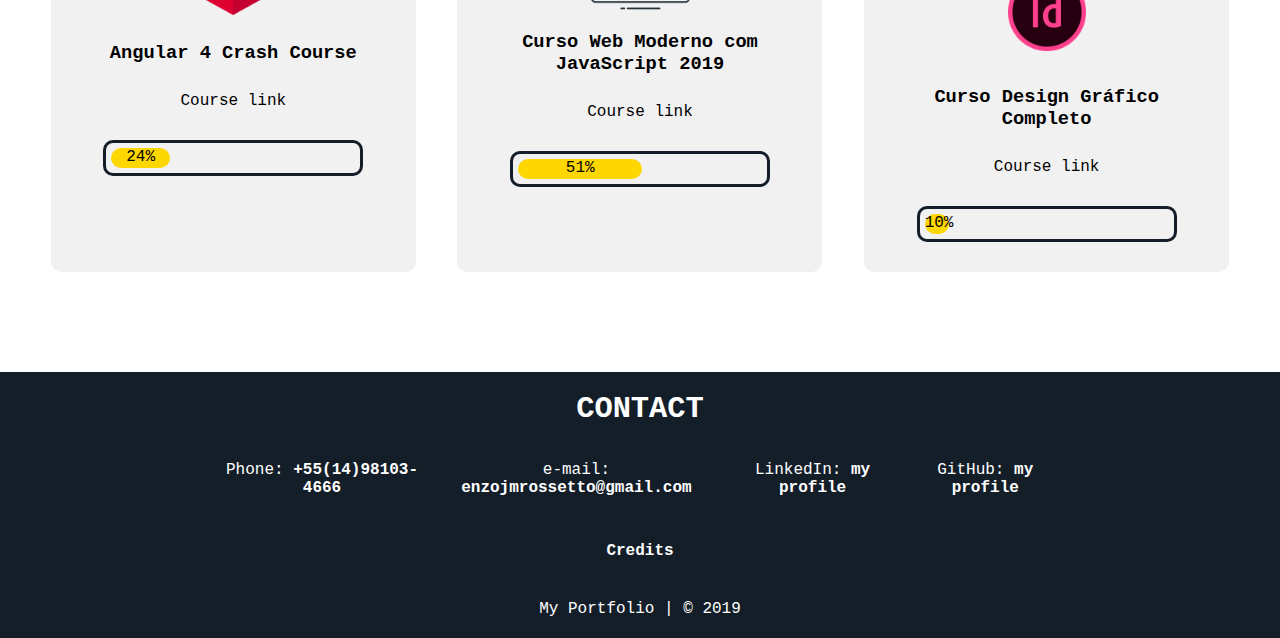
==== commit 06b2fcb1: "Updated the latest algorithms that I made to solve URI problems. Updated progress of 'Curso Web Mode" ====
--- a/my-website/index.html
+++ b/my-website/index.html
@@ -10,8 +10,8 @@
     <title>Enzo Rossetto | Portfolio</title>
 
     <link rel="stylesheet" type="text/css" href="css/styles.css">
-    <link rel="stylesheet" href="https://use.fontawesome.com/releases/v5.7.2/css/all.css" integrity="sha384-fnmOCqbTlWIlj8LyTjo7mOUStjsKC4pOpQbqyi7RrhN7udi9RwhKkMHpvLbHG9Sr"
-        crossorigin="anonymous">
+    <link rel="stylesheet" href="https://use.fontawesome.com/releases/v5.7.2/css/all.css"
+        integrity="sha384-fnmOCqbTlWIlj8LyTjo7mOUStjsKC4pOpQbqyi7RrhN7udi9RwhKkMHpvLbHG9Sr" crossorigin="anonymous">
 
     <script src="javascript/script.js"></script>
 
@@ -78,25 +78,27 @@
                 <div class="project card">
                     <h3>Programming problems</h3>
                     <p>
-                        Here are the algorithms for the last coding problems from <a href="https://www.urionlinejudge.com.br/judge/en/profile/158945?sort=Ranks.updatetime&direction=desc"
+                        Here are the algorithms for the last coding problems from <a
+                            href="https://www.urionlinejudge.com.br/judge/en/profile/158945?sort=Ranks.updatetime&direction=desc"
                             class="link-type-1">URI Online Judge</a> that I solved. I'll try to update the list weekly.
                         Down you can check all my algorithms at my GitHub repository.
                     </p>
                     <ul class="unlisted">
                         <!-- <li class="list-item"><a href="https://github.com/enzorossetto/codes/blob/master/uri/" class="link-type-2" target="_blank"></a></li> -->
-                        <li class="list-item"><a href="https://github.com/enzorossetto/codes/blob/master/uri/c/2874.c"
-                                class="link-type-2" target="_blank">2874 - Binary Phrase</a></li>
-                        <li class="list-item"><a href="https://github.com/enzorossetto/codes/blob/master/uri/javascript/1099.js"
-                                class="link-type-2" target="_blank">1099 - Sum of Consecutive Odd Numbers II</a></li>
-                        <li class="list-item"><a href="https://github.com/enzorossetto/codes/blob/master/uri/c/1098.c"
-                                class="link-type-2" target="_blank">1098 - Sequence IJ 4</a></li>
-                        <li class="list-item"><a href="https://github.com/enzorossetto/codes/blob/master/uri/c/1096.c"
-                                class="link-type-2" target="_blank">1096 - Sequence IJ 2</a></li>
-                        <li class="list-item"><a href="https://github.com/enzorossetto/codes/blob/master/uri/c/1095.c"
-                                class="link-type-2" target="_blank">1095 - Sequence IJ 1</a></li>
+                        <li class="list-item"><a href="https://github.com/enzorossetto/codes/blob/master/uri/c/1397.c"
+                                class="link-type-2" target="_blank">1397 - Game of The Greatest</a></li>
+                        <li class="list-item"><a href="https://github.com/enzorossetto/codes/blob/master/uri/c/2855.c"
+                                class="link-type-2" target="_blank">2855 - Lucky Numbers</a></li>
+                        <li class="list-item"><a href="https://github.com/enzorossetto/codes/blob/master/uri/c/2794.c"
+                                class="link-type-2" target="_blank">2794 - Lighter Mounts</a></li>
+                        <li class="list-item"><a href="https://github.com/enzorossetto/codes/blob/master/uri/c/2863.c"
+                                class="link-type-2" target="_blank">2863 - Umil Bolt</a></li>
+                        <li class="list-item"><a href="https://github.com/enzorossetto/codes/blob/master/uri/c/2896.c"
+                                class="link-type-2" target="_blank">2896 - Enjoy the Offer</a></li>
                     </ul>
                     <div class="link-background">
-                        <a href="https://github.com/enzorossetto/codes/tree/master/uri" target="_blank" class="link-type-1">More
+                        <a href="https://github.com/enzorossetto/codes/tree/master/uri" target="_blank"
+                            class="link-type-1">More
                             solved problems</a>
                     </div>
                 </div>
@@ -223,7 +225,7 @@
                     <h3>Curso Web Moderno com JavaScript 2019</h3>
                     <a href="https://www.udemy.com/curso-web/" class="link-type-2" target="_blank">Course link</a>
                     <div class="progress">
-                        <div class="progress-percentage" style="width: 30%">30%</div>
+                        <div class="progress-percentage" style="width: 51%">51%</div>
                     </div>
                 </div>
 
@@ -262,10 +264,12 @@
 
             <ul class="unlisted">
                 <li class="list-item">Phone: <a href="tel:+5514981034668" class="link-type-1">+55(14)98103-4666</a></li>
-                <li class="list-item">e-mail: <a href="mailto:enzojmrossetto@gmail.com" class="link-type-1">enzojmrossetto@gmail.com</a></li>
-                <li class="list-item">LinkedIn: <a href="https://www.linkedin.com/in/enzo-rossetto-7237b4129/" target="_blank"
-                        class="link-type-1">my profile</a></li>
-                <li class="list-item">GitHub: <a href="https://github.com/enzorossetto" target="_blank" class="link-type-1">
+                <li class="list-item">e-mail: <a href="mailto:enzojmrossetto@gmail.com"
+                        class="link-type-1">enzojmrossetto@gmail.com</a></li>
+                <li class="list-item">LinkedIn: <a href="https://www.linkedin.com/in/enzo-rossetto-7237b4129/"
+                        target="_blank" class="link-type-1">my profile</a></li>
+                <li class="list-item">GitHub: <a href="https://github.com/enzorossetto" target="_blank"
+                        class="link-type-1">
                         my profile</a></li>
             </ul>
         </section>
